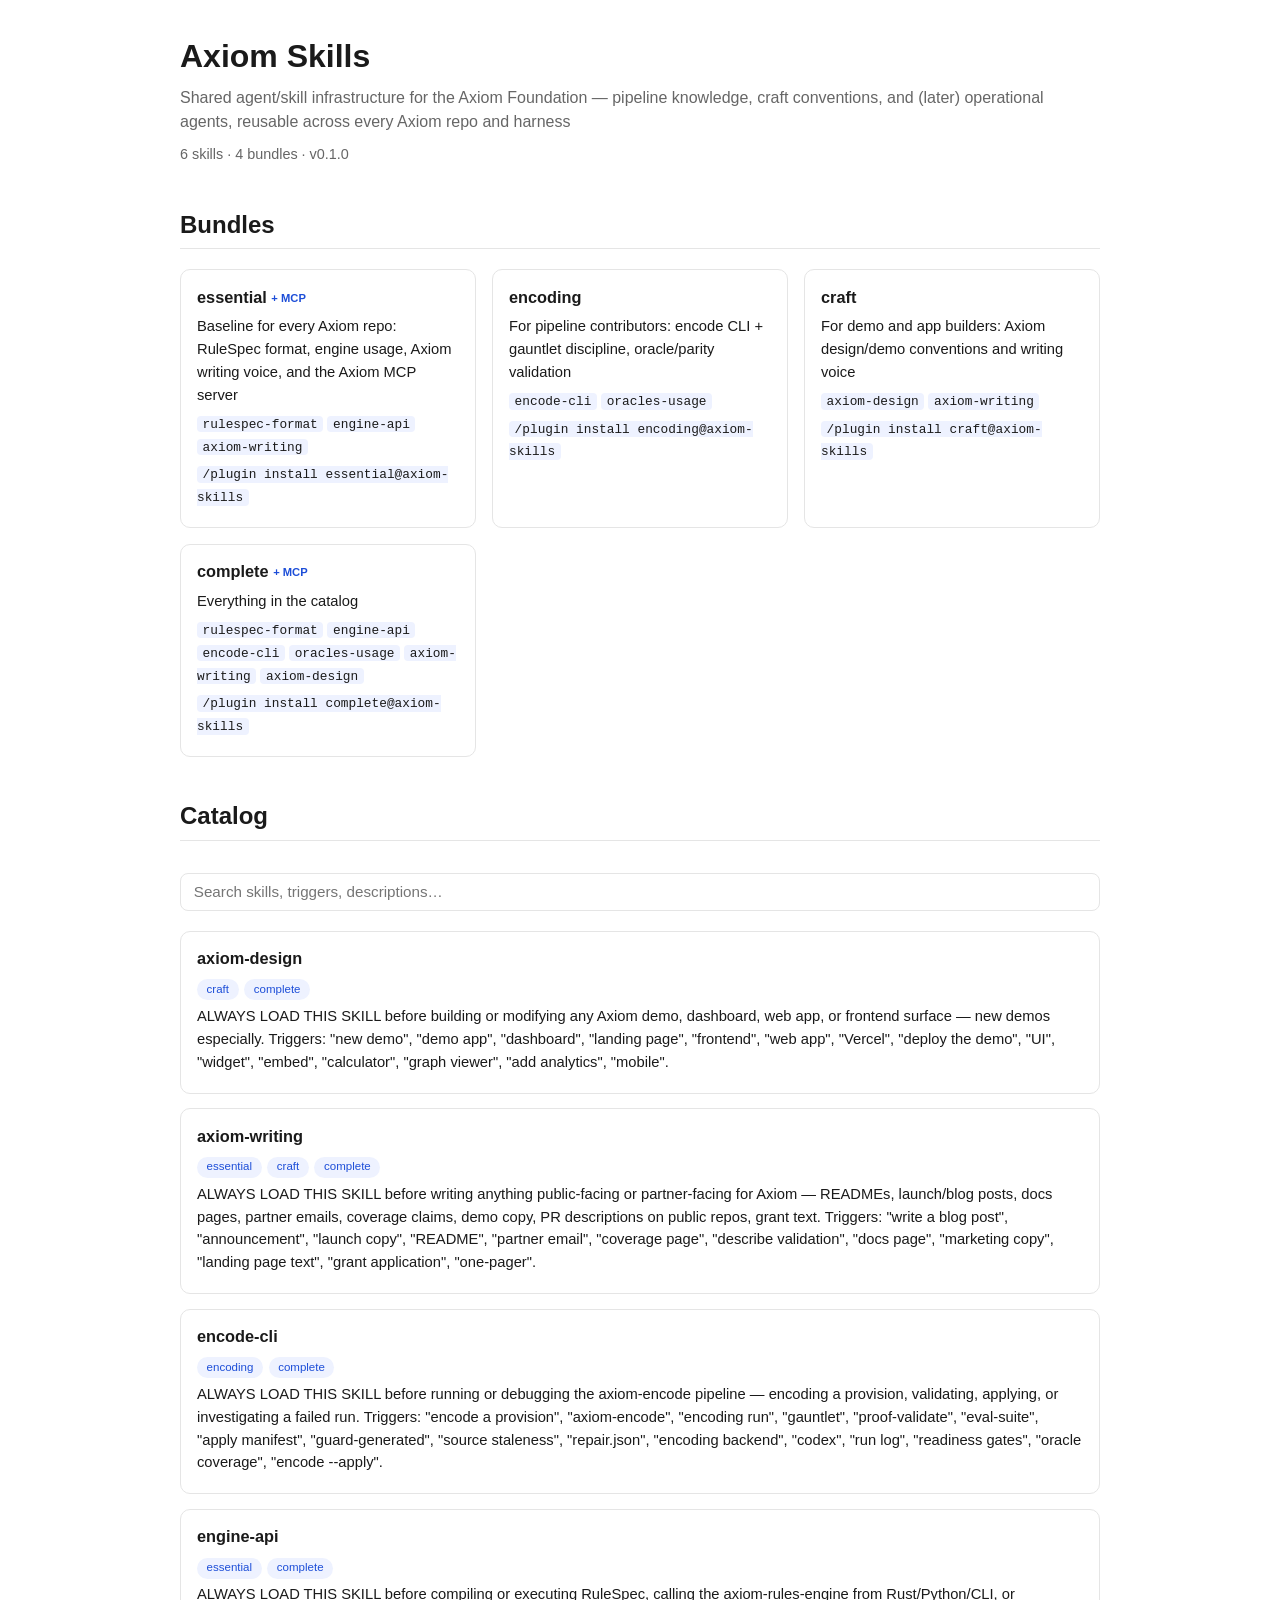
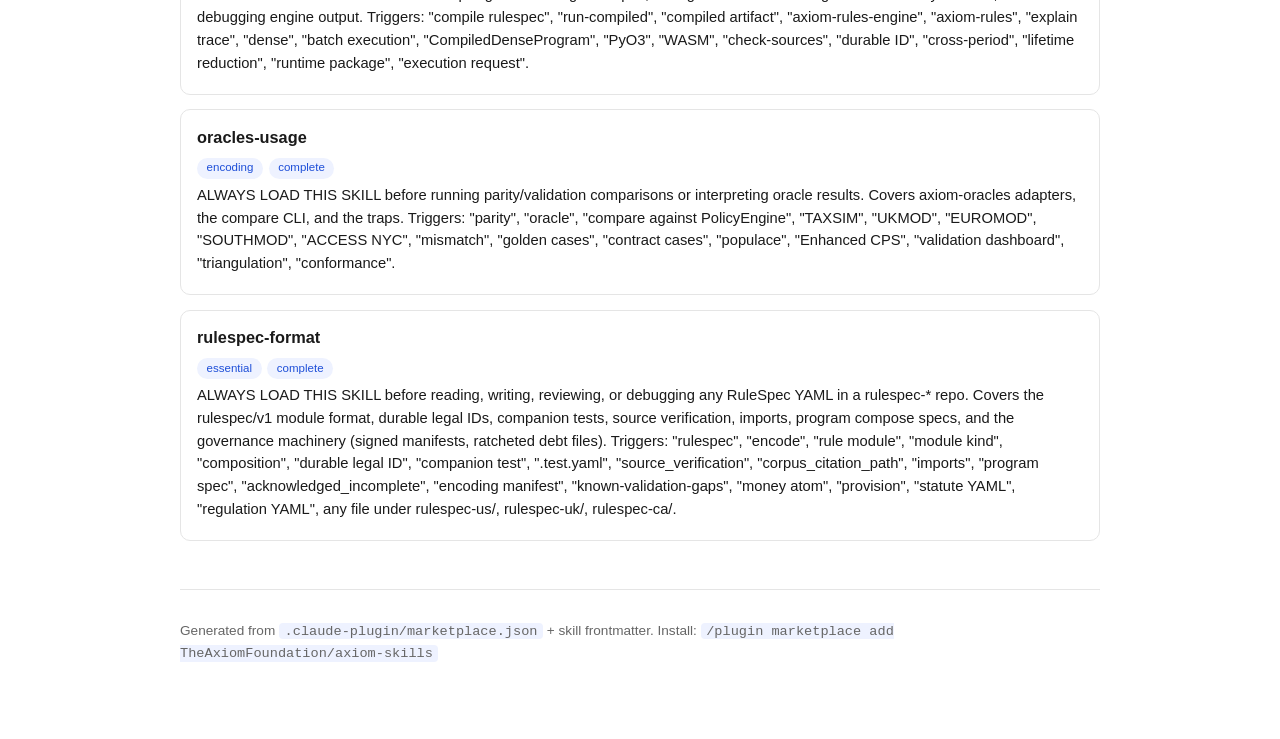
==== dashboard/index.html @ 7851c83a "Scaffold axiom-skills: marketplace, 6 skills, MCP wiring, catalog dashboard, CI Co-Authored-By: Clau" ====
<!doctype html>
<html lang="en">
<head>
  <meta charset="utf-8" />
  <meta name="viewport" content="width=device-width, initial-scale=1" />
  <title>Axiom Skills — Catalog</title>
  <link rel="stylesheet" href="styles.css" />
</head>
<body>
  <header>
    <h1>Axiom Skills</h1>
    <p id="tagline"></p>
    <div id="counts"></div>
  </header>
  <main>
    <section id="bundles-section">
      <h2>Bundles</h2>
      <div id="bundles"></div>
    </section>
    <section>
      <h2>Catalog</h2>
      <input id="search" type="search" placeholder="Search skills, triggers, descriptions…" />
      <div id="skills"></div>
    </section>
  </main>
  <footer>
    <p>Generated from <code>.claude-plugin/marketplace.json</code> + skill frontmatter.
       Install: <code>/plugin marketplace add TheAxiomFoundation/axiom-skills</code></p>
  </footer>
  <script src="app.js"></script>
</body>
</html>
---- dashboard/styles.css ----
:root {
  --bg: #ffffff; --fg: #1a1a1a; --muted: #666; --line: #e5e5e5;
  --accent: #1d4ed8; --chip: #eef2ff;
}
@media (prefers-color-scheme: dark) {
  :root { --bg: #111418; --fg: #e8e8e8; --muted: #9aa0a6; --line: #2a2f36; --accent: #7ea6ff; --chip: #1c2536; }
}
* { box-sizing: border-box; }
body {
  margin: 0 auto; max-width: 60rem; padding: 2rem 1.25rem 4rem;
  background: var(--bg); color: var(--fg);
  font: 16px/1.55 -apple-system, BlinkMacSystemFont, "Segoe UI", sans-serif;
}
header h1 { margin: 0 0 .25rem; }
#tagline { color: var(--muted); margin: 0 0 .5rem; }
#counts { color: var(--muted); font-size: .9rem; }
h2 { border-bottom: 1px solid var(--line); padding-bottom: .35rem; margin-top: 2.5rem; }
#bundles { display: grid; grid-template-columns: repeat(auto-fill, minmax(16rem, 1fr)); gap: 1rem; }
.bundle, .skill { border: 1px solid var(--line); border-radius: 10px; padding: .9rem 1rem; }
.bundle h3, .skill h3 { margin: 0 0 .35rem; font-size: 1.02rem; }
.bundle p, .skill p { margin: .3rem 0; font-size: .92rem; }
.members code, .install code { font-size: .8rem; }
.mcp { font-size: .7rem; color: var(--accent); font-weight: 600; vertical-align: middle; }
.skill { margin-bottom: .9rem; }
.tag { display: inline-block; background: var(--chip); color: var(--accent); border-radius: 999px;
       font-size: .72rem; padding: .1rem .6rem; margin-right: .35rem; }
#search { width: 100%; padding: .6rem .8rem; margin: .75rem 0 1.25rem; border: 1px solid var(--line);
          border-radius: 8px; background: var(--bg); color: var(--fg); font-size: .95rem; }
.empty { color: var(--muted); }
code { background: var(--chip); border-radius: 4px; padding: .05rem .35rem; }
footer { margin-top: 3rem; color: var(--muted); font-size: .85rem; border-top: 1px solid var(--line); padding-top: 1rem; }
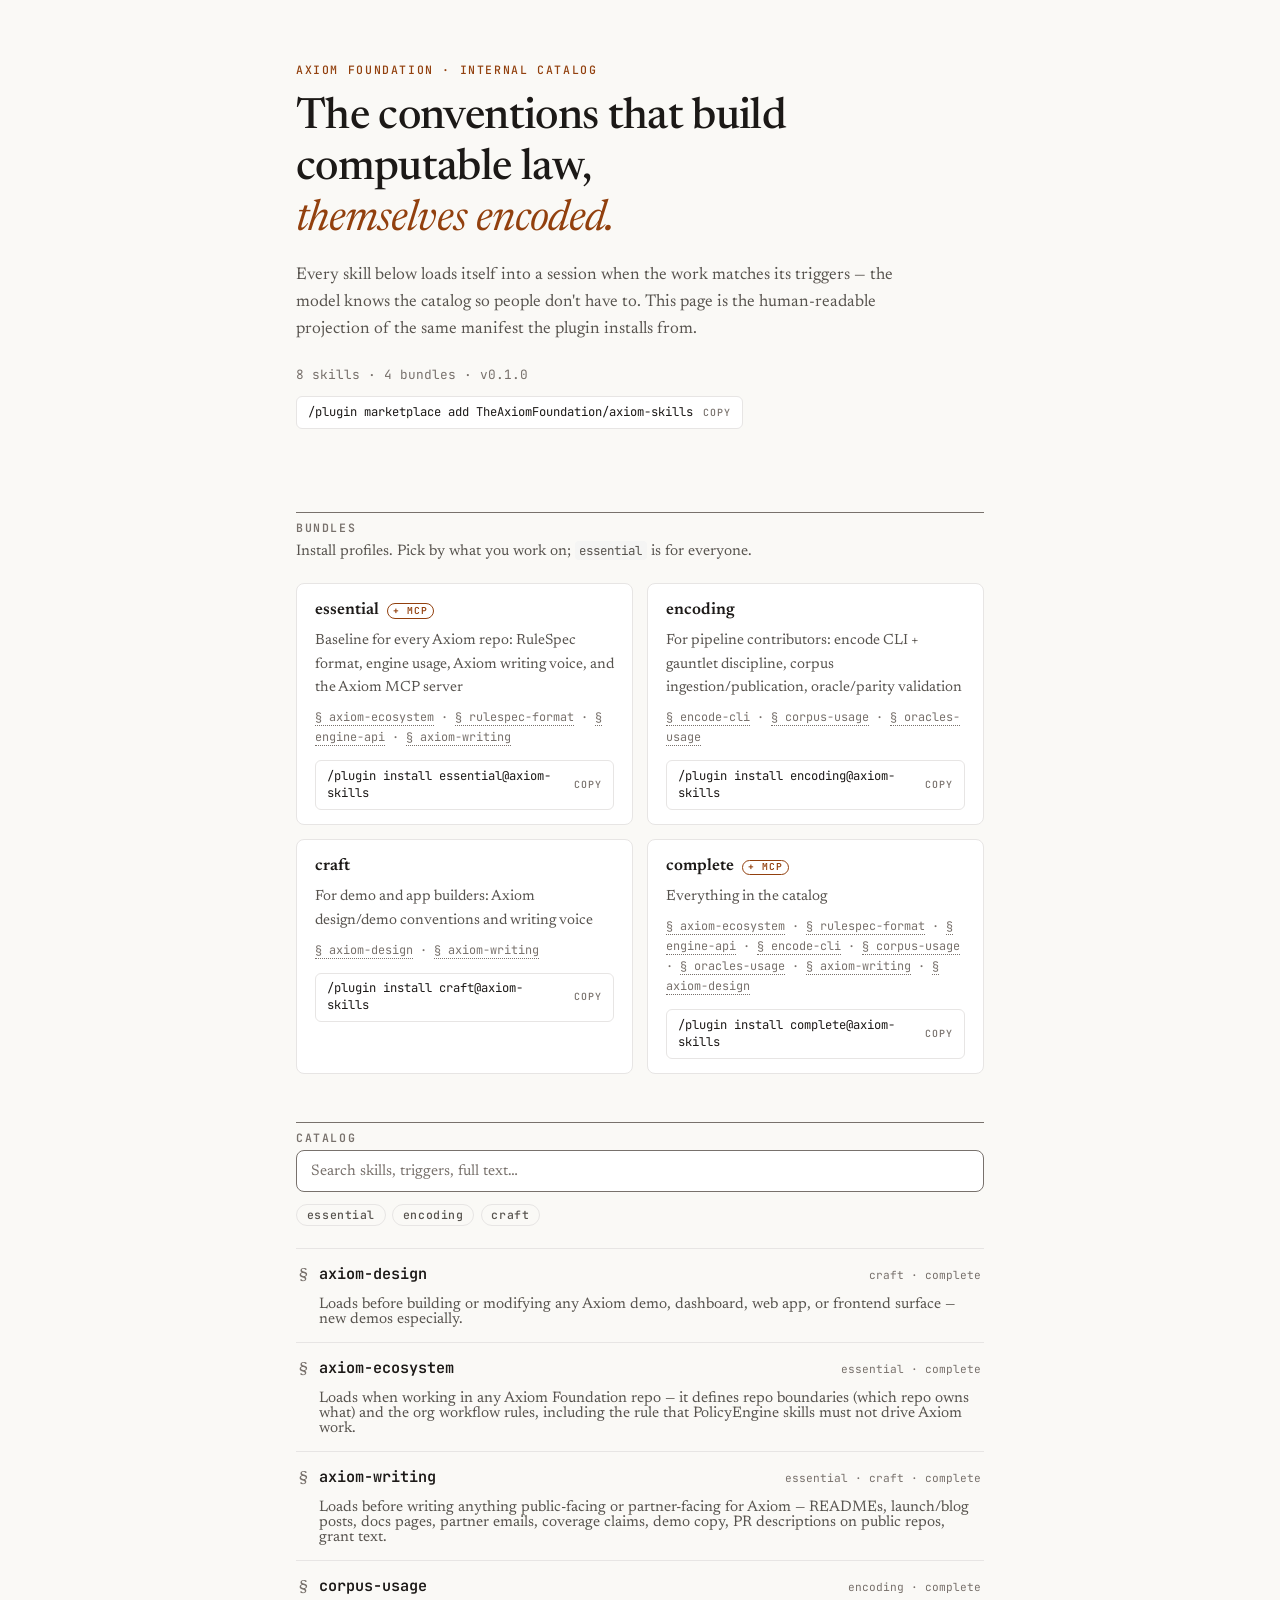
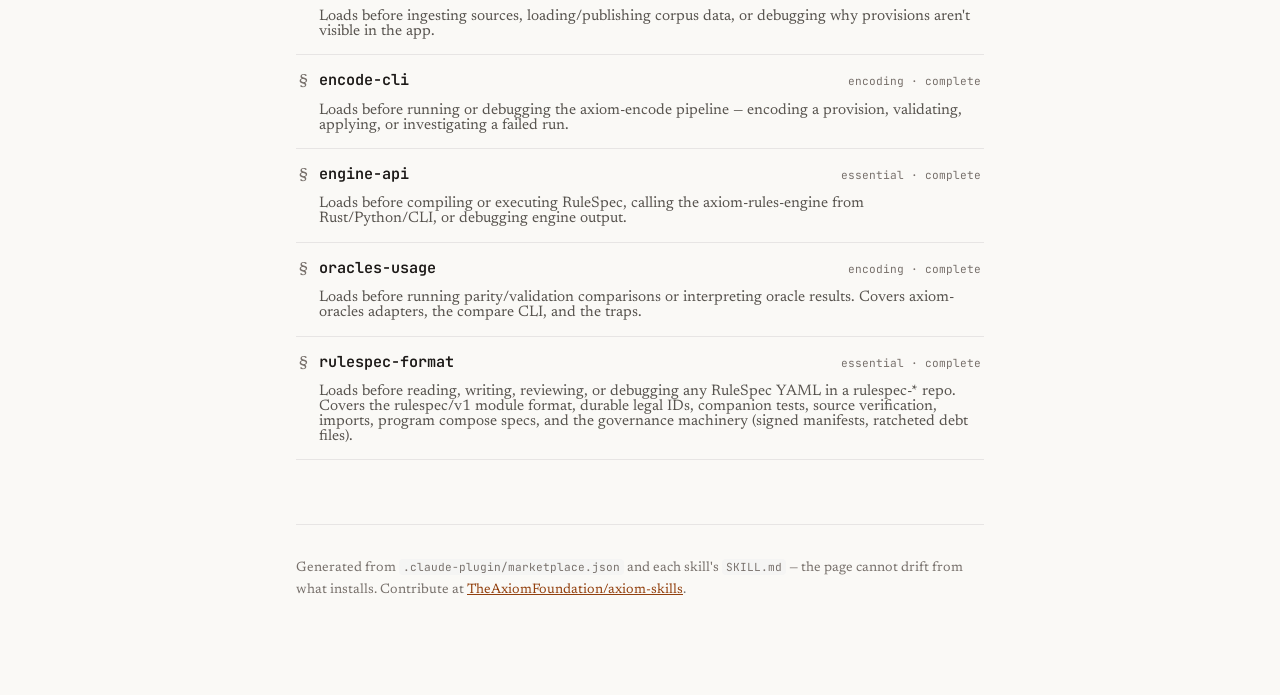
==== commit d25ad055: "Redesign dashboard in Axiom brand: statute-section catalog with full skill text - Skills render as §" ====
--- a/dashboard/index.html
+++ b/dashboard/index.html
@@ -3,29 +3,49 @@
 <head>
   <meta charset="utf-8" />
   <meta name="viewport" content="width=device-width, initial-scale=1" />
-  <title>Axiom Skills — Catalog</title>
+  <title>Axiom Skills — the catalog</title>
+  <meta name="description" content="Axiom Foundation's shared operating knowledge — encoded as skills, bundled, and loaded into every session." />
+  <link rel="preconnect" href="https://fonts.googleapis.com" />
+  <link rel="preconnect" href="https://fonts.gstatic.com" crossorigin />
+  <link href="https://fonts.googleapis.com/css2?family=Newsreader:ital,opsz,wght@0,6..72,400..700;1,6..72,400..600&family=JetBrains+Mono:wght@400;500;600&display=swap" rel="stylesheet" />
   <link rel="stylesheet" href="styles.css" />
 </head>
 <body>
-  <header>
-    <h1>Axiom Skills</h1>
-    <p id="tagline"></p>
-    <div id="counts"></div>
+  <header class="masthead">
+    <p class="eyebrow">Axiom Foundation · internal catalog</p>
+    <h1>The conventions that build computable law,<br /><em>themselves encoded.</em></h1>
+    <p class="lede">Every skill below loads itself into a session when the work matches its
+      triggers — the model knows the catalog so people don't have to. This page is the
+      human-readable projection of the same manifest the plugin installs from.</p>
+    <div class="masthead-meta">
+      <span id="counts" class="counts"></span>
+      <button class="cmd" data-copy="/plugin marketplace add TheAxiomFoundation/axiom-skills">
+        <code>/plugin marketplace add TheAxiomFoundation/axiom-skills</code><span class="copy-hint">copy</span>
+      </button>
+    </div>
   </header>
+
   <main>
-    <section id="bundles-section">
-      <h2>Bundles</h2>
-      <div id="bundles"></div>
+    <section aria-labelledby="bundles-h">
+      <h2 id="bundles-h"><span class="rule-label">Bundles</span></h2>
+      <p class="section-note">Install profiles. Pick by what you work on; <code>essential</code> is for everyone.</p>
+      <div id="bundles" class="bundles"></div>
     </section>
-    <section>
-      <h2>Catalog</h2>
-      <input id="search" type="search" placeholder="Search skills, triggers, descriptions…" />
-      <div id="skills"></div>
+
+    <section aria-labelledby="catalog-h">
+      <h2 id="catalog-h"><span class="rule-label">Catalog</span></h2>
+      <div class="controls">
+        <input id="search" type="search" placeholder="Search skills, triggers, full text…" aria-label="Search the catalog" />
+        <div id="filters" class="filters" role="group" aria-label="Filter by bundle"></div>
+      </div>
+      <div id="skills" class="sections"></div>
     </section>
   </main>
+
   <footer>
-    <p>Generated from <code>.claude-plugin/marketplace.json</code> + skill frontmatter.
-       Install: <code>/plugin marketplace add TheAxiomFoundation/axiom-skills</code></p>
+    <p>Generated from <code>.claude-plugin/marketplace.json</code> and each skill's
+      <code>SKILL.md</code> — the page cannot drift from what installs.
+      Contribute at <a href="https://github.com/TheAxiomFoundation/axiom-skills">TheAxiomFoundation/axiom-skills</a>.</p>
   </footer>
   <script src="app.js"></script>
 </body>
--- a/dashboard/styles.css
+++ b/dashboard/styles.css
@@ -1,31 +1,240 @@
+/* Axiom Foundation tokens — mirrors packages/ui/src/tokens (contrast-tested there). */
 :root {
-  --bg: #ffffff; --fg: #1a1a1a; --muted: #666; --line: #e5e5e5;
-  --accent: #1d4ed8; --chip: #eef2ff;
+  --paper: #faf9f6;
+  --paper-elevated: #ffffff;
+  --ink: #1c1917;
+  --ink-secondary: #57534e;
+  --ink-muted: #78716c;
+  --rule: #e7e5e4;
+  --rule-subtle: #f5f5f4;
+  --rule-strong: #78716c;
+  --accent: #92400e;
+  --accent-hover: #7c2d12;
+  --accent-light: rgba(146, 64, 14, 0.06);
+  --code-bg: #1c1917;
+  --code-text: #e7e5e4;
+  --ease-out: cubic-bezier(0.16, 1, 0.3, 1);
+  --f-display: "Newsreader", Georgia, serif;
+  --f-mono: "JetBrains Mono", ui-monospace, SFMono-Regular, monospace;
 }
 @media (prefers-color-scheme: dark) {
-  :root { --bg: #111418; --fg: #e8e8e8; --muted: #9aa0a6; --line: #2a2f36; --accent: #7ea6ff; --chip: #1c2536; }
-}
+  :root {
+    /* The site's .section-dark palette */
+    --paper: #1c1917;
+    --paper-elevated: #2a2622;
+    --ink: #fafaf9;
+    --ink-secondary: #d6d3d1;
+    --ink-muted: #a8a29e;
+    --rule: #44403c;
+    --rule-subtle: #292524;
+    --rule-strong: #78716c;
+    --accent: #d97706;
+    --accent-hover: #f59e0b;
+    --accent-light: rgba(217, 119, 6, 0.12);
+    --code-bg: #0e0d0b;
+    --code-text: #e7e5e4;
+  }
+}
+
 * { box-sizing: border-box; }
+html { scroll-behavior: smooth; }
 body {
-  margin: 0 auto; max-width: 60rem; padding: 2rem 1.25rem 4rem;
-  background: var(--bg); color: var(--fg);
-  font: 16px/1.55 -apple-system, BlinkMacSystemFont, "Segoe UI", sans-serif;
-}
-header h1 { margin: 0 0 .25rem; }
-#tagline { color: var(--muted); margin: 0 0 .5rem; }
-#counts { color: var(--muted); font-size: .9rem; }
-h2 { border-bottom: 1px solid var(--line); padding-bottom: .35rem; margin-top: 2.5rem; }
-#bundles { display: grid; grid-template-columns: repeat(auto-fill, minmax(16rem, 1fr)); gap: 1rem; }
-.bundle, .skill { border: 1px solid var(--line); border-radius: 10px; padding: .9rem 1rem; }
-.bundle h3, .skill h3 { margin: 0 0 .35rem; font-size: 1.02rem; }
-.bundle p, .skill p { margin: .3rem 0; font-size: .92rem; }
-.members code, .install code { font-size: .8rem; }
-.mcp { font-size: .7rem; color: var(--accent); font-weight: 600; vertical-align: middle; }
-.skill { margin-bottom: .9rem; }
-.tag { display: inline-block; background: var(--chip); color: var(--accent); border-radius: 999px;
-       font-size: .72rem; padding: .1rem .6rem; margin-right: .35rem; }
-#search { width: 100%; padding: .6rem .8rem; margin: .75rem 0 1.25rem; border: 1px solid var(--line);
-          border-radius: 8px; background: var(--bg); color: var(--fg); font-size: .95rem; }
-.empty { color: var(--muted); }
-code { background: var(--chip); border-radius: 4px; padding: .05rem .35rem; }
-footer { margin-top: 3rem; color: var(--muted); font-size: .85rem; border-top: 1px solid var(--line); padding-top: 1rem; }
+  margin: 0 auto;
+  max-width: 46rem;
+  padding: 4rem 1.5rem 5rem;
+  background: var(--paper);
+  color: var(--ink);
+  font-family: var(--f-display);
+  font-size: 1.0625rem;
+  line-height: 1.6;
+}
+::selection { background: var(--accent-light); color: var(--accent-hover); }
+:focus-visible { outline: 2px solid var(--accent); outline-offset: 2px; }
+
+/* ── Masthead ── */
+.eyebrow {
+  font: 500 0.72rem/1 var(--f-mono);
+  letter-spacing: 0.14em;
+  text-transform: uppercase;
+  color: var(--accent);
+  margin: 0 0 1.1rem;
+}
+h1 {
+  font: 500 clamp(1.9rem, 5.5vw, 2.7rem)/1.18 var(--f-display);
+  font-optical-sizing: auto;
+  letter-spacing: -0.015em;
+  margin: 0 0 1rem;
+}
+h1 em { font-style: italic; font-weight: 400; color: var(--accent); }
+.lede {
+  color: var(--ink-secondary);
+  font-size: 1.0625rem;
+  max-width: 40rem;
+  margin: 0 0 1.6rem;
+}
+.masthead-meta {
+  display: flex; flex-wrap: wrap; align-items: center; gap: 0.9rem 1.25rem;
+  padding-bottom: 2.2rem;
+}
+.counts { font: 400 0.8rem/1 var(--f-mono); color: var(--ink-muted); }
+
+/* copyable command chips */
+.cmd {
+  display: inline-flex; align-items: center; gap: 0.6rem;
+  border: 1px solid var(--rule); border-radius: 6px;
+  background: var(--paper-elevated);
+  padding: 0.42rem 0.7rem;
+  cursor: pointer; color: inherit;
+  font-family: var(--f-mono);
+  transition: border-color 200ms var(--ease-out), background 200ms var(--ease-out);
+  max-width: 100%;
+}
+.cmd code { font: 400 0.76rem/1.4 var(--f-mono); overflow-wrap: anywhere; text-align: left; }
+.cmd .copy-hint {
+  font: 500 0.62rem/1 var(--f-mono); letter-spacing: 0.1em; text-transform: uppercase;
+  color: var(--ink-muted); flex-shrink: 0;
+}
+.cmd:hover { border-color: var(--accent); }
+.cmd:hover .copy-hint { color: var(--accent); }
+.cmd.copied .copy-hint { color: var(--accent); }
+
+/* ── Section headers as ruled labels ── */
+h2 { margin: 3rem 0 0.4rem; font-size: 1rem; }
+.rule-label {
+  display: block;
+  font: 600 0.72rem/1 var(--f-mono);
+  letter-spacing: 0.14em; text-transform: uppercase;
+  color: var(--ink-muted);
+  border-top: 1px solid var(--rule-strong);
+  padding-top: 0.55rem;
+}
+.section-note { color: var(--ink-secondary); font-size: 0.95rem; margin: 0.2rem 0 1.2rem; }
+.section-note code, .lede code, footer code {
+  font: 400 0.82em var(--f-mono);
+  background: var(--rule-subtle); border-radius: 4px; padding: 0.08em 0.35em;
+}
+
+/* ── Bundles ── */
+.bundles { display: grid; grid-template-columns: repeat(auto-fill, minmax(19rem, 1fr)); gap: 0.9rem; }
+.bundle {
+  border: 1px solid var(--rule); border-radius: 8px;
+  background: var(--paper-elevated);
+  padding: 1rem 1.1rem 0.9rem;
+  display: flex; flex-direction: column; gap: 0.45rem;
+}
+.bundle h3 { margin: 0; font: 600 1.05rem/1.3 var(--f-display); display: flex; align-items: baseline; gap: 0.5rem; }
+.bundle .mcp-badge {
+  font: 600 0.6rem/1 var(--f-mono); letter-spacing: 0.1em; text-transform: uppercase;
+  color: var(--accent); border: 1px solid currentColor; border-radius: 999px;
+  padding: 0.18em 0.55em;
+}
+.bundle p { margin: 0; color: var(--ink-secondary); font-size: 0.92rem; }
+.bundle .members { font: 400 0.74rem/1.7 var(--f-mono); color: var(--ink-muted); }
+.bundle .members a { color: inherit; text-decoration: none; border-bottom: 1px dotted var(--rule-strong); }
+.bundle .members a:hover { color: var(--accent); border-bottom-color: var(--accent); }
+.bundle .cmd { margin-top: 0.35rem; align-self: flex-start; }
+
+/* ── Controls ── */
+.controls { display: flex; flex-direction: column; gap: 0.7rem; margin-bottom: 1.4rem; }
+#search {
+  width: 100%;
+  border: 1px solid var(--rule-strong); border-radius: 8px;
+  background: var(--paper-elevated); color: var(--ink);
+  font: 400 0.95rem/1.4 var(--f-display);
+  padding: 0.6rem 0.85rem;
+}
+#search::placeholder { color: var(--ink-muted); }
+.filters { display: flex; flex-wrap: wrap; gap: 0.4rem; }
+.filter {
+  border: 1px solid var(--rule); border-radius: 999px;
+  background: transparent; color: var(--ink-secondary);
+  font: 500 0.72rem/1 var(--f-mono); letter-spacing: 0.05em;
+  padding: 0.38em 0.85em; cursor: pointer;
+  transition: all 180ms var(--ease-out);
+}
+.filter:hover { border-color: var(--accent); color: var(--accent); }
+.filter[aria-pressed="true"] { background: var(--accent); border-color: var(--accent); color: var(--paper); }
+
+/* ── The catalog: skills as statute sections ── */
+.sections { border-top: 1px solid var(--rule); }
+.skill { border-bottom: 1px solid var(--rule); }
+.skill-head {
+  width: 100%; text-align: left; background: none; border: none; color: inherit;
+  display: grid; grid-template-columns: auto 1fr auto; align-items: baseline; gap: 0.7rem;
+  padding: 0.95rem 0.2rem; cursor: pointer;
+  font-family: var(--f-display);
+}
+.skill-head:hover .silcrow { color: var(--accent); }
+.skill-head:hover .skill-name { color: var(--accent-hover); }
+.silcrow {
+  font: 500 1rem/1 var(--f-display); color: var(--ink-muted);
+  transition: color 180ms var(--ease-out);
+}
+.skill-name { font: 600 0.95rem/1.3 var(--f-mono); transition: color 180ms var(--ease-out); }
+.skill-cite { font: 400 0.7rem/1.4 var(--f-mono); color: var(--ink-muted); text-align: right; }
+.skill-summary {
+  grid-column: 2 / 4;
+  margin: 0.1rem 0 0; color: var(--ink-secondary); font-size: 0.95rem;
+}
+.skill-body {
+  overflow: hidden; max-height: 0; opacity: 0;
+  transition: max-height 420ms var(--ease-out), opacity 300ms var(--ease-out);
+}
+.skill.open .skill-body { opacity: 1; }
+.skill-body-inner {
+  padding: 0.2rem 0.2rem 1.6rem;
+  border-top: 1px dashed var(--rule);
+  margin: 0 0.2rem;
+}
+.triggers { margin: 1rem 0 0.4rem; display: flex; flex-wrap: wrap; gap: 0.35rem; }
+.triggers-label {
+  font: 600 0.62rem/1.8 var(--f-mono); letter-spacing: 0.12em; text-transform: uppercase;
+  color: var(--ink-muted); width: 100%;
+}
+.trigger {
+  font: 400 0.72rem/1 var(--f-mono); color: var(--accent);
+  background: var(--accent-light); border-radius: 4px; padding: 0.3em 0.55em;
+}
+
+/* rendered SKILL.md */
+.md { font-size: 0.98rem; }
+.md h1 { font: 600 1.3rem/1.3 var(--f-display); letter-spacing: normal; margin: 1.4rem 0 0.5rem; }
+.md h2 { font: 600 1.08rem/1.3 var(--f-display); margin: 1.5rem 0 0.4rem; border: none; }
+.md h3 { font: 600 0.98rem/1.3 var(--f-display); margin: 1.2rem 0 0.3rem; }
+.md p { margin: 0.5rem 0; color: var(--ink); }
+.md strong { font-weight: 600; }
+.md a { color: var(--accent); }
+.md ul, .md ol { margin: 0.5rem 0; padding-left: 1.4rem; }
+.md li { margin: 0.25rem 0; }
+.md code {
+  font: 400 0.84em var(--f-mono);
+  background: var(--rule-subtle); border-radius: 4px; padding: 0.08em 0.35em;
+}
+.md pre {
+  background: var(--code-bg); color: var(--code-text);
+  border-radius: 8px; padding: 0.9rem 1.1rem; overflow-x: auto;
+  font: 400 0.8rem/1.55 var(--f-mono);
+  margin: 0.7rem 0;
+}
+.md pre code { background: none; padding: 0; font-size: inherit; }
+.md table { border-collapse: collapse; width: 100%; margin: 0.7rem 0; font-size: 0.88rem; display: block; overflow-x: auto; }
+.md th, .md td { border: 1px solid var(--rule); padding: 0.4rem 0.6rem; text-align: left; vertical-align: top; }
+.md th { font: 600 0.72rem/1.4 var(--f-mono); letter-spacing: 0.05em; text-transform: uppercase; color: var(--ink-secondary); background: var(--rule-subtle); }
+.md blockquote { border-left: 3px solid var(--accent); margin: 0.7rem 0; padding: 0.1rem 0 0.1rem 1rem; color: var(--ink-secondary); font-style: italic; }
+
+.empty { color: var(--ink-muted); padding: 1.5rem 0.2rem; font-style: italic; }
+
+footer { margin-top: 4rem; border-top: 1px solid var(--rule); padding-top: 1.2rem; }
+footer p { color: var(--ink-muted); font-size: 0.85rem; }
+footer a { color: var(--accent); }
+
+@media (max-width: 560px) {
+  body { padding-top: 2.5rem; }
+  .skill-head { grid-template-columns: auto 1fr; }
+  .skill-cite { display: none; }
+  .skill-summary { grid-column: 2 / 3; }
+}
+@media (prefers-reduced-motion: reduce) {
+  html { scroll-behavior: auto; }
+  .skill-body, .filter, .cmd, .silcrow, .skill-name { transition: none; }
+}
